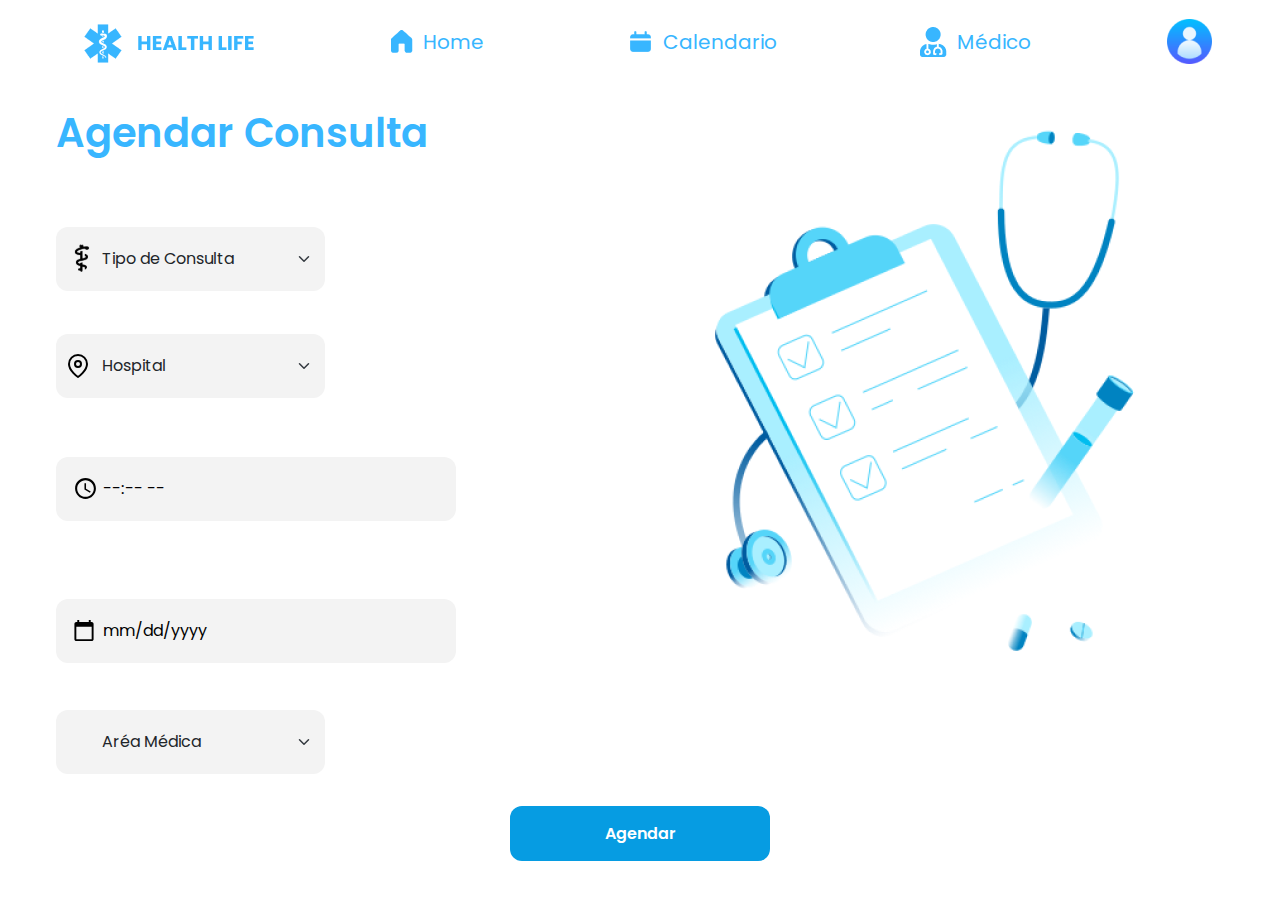
==== AgendarConsultaPage.html @ c5e395d7 "Atualizações" ====
<!DOCTYPE html>
<html lang="en">

<head>
    <meta charset="UTF-8">
    <meta name="viewport" content="width=device-width, initial-scale=1.0">
    <title>Home</title>
    <link rel="shortcut icon" href="img/logo_hospital.png" type="image/x-icon">

    <!-- Bootstrap -->
    <link href="https://cdn.jsdelivr.net/npm/bootstrap@5.3.3/dist/css/bootstrap.min.css" rel="stylesheet"
        integrity="sha384-QWTKZyjpPEjISv5WaRU9OFeRpok6YctnYmDr5pNlyT2bRjXh0JMhjY6hW+ALEwIH" crossorigin="anonymous">

    <!-- Fonts -->
    <link rel="preconnect" href="https://fonts.googleapis.com">
    <link rel="preconnect" href="https://fonts.gstatic.com" crossorigin>
    <link
        href="https://fonts.googleapis.com/css2?family=Poppins:ital,wght@0,100;0,200;0,300;0,400;0,500;0,600;0,700;0,800;0,900;1,100;1,200;1,300;1,400;1,500;1,600;1,700;1,800;1,900&display=swap"
        rel="stylesheet">

    <!-- Icons -->
    <link rel="stylesheet" href="https://cdnjs.cloudflare.com/ajax/libs/font-awesome/6.6.0/css/all.min.css"
        integrity="sha512-Kc323vGBEqzTmouAECnVceyQqyqdsSiqLQISBL29aUW4U/M7pSPA/gEUZQqv1cwx4OnYxTxve5UMg5GT6L4JJg=="
        crossorigin="anonymous" referrerpolicy="no-referrer" />
    <link rel="stylesheet" href="/css/home.css">
    <link rel="stylesheet" href="css/Agendamento.css">


</head>

<body>
    <!-- Inicio Nav Bar -->
    <nav>
        <a href="HomePage.html">
            <div class="logo">
                <img src="img/Logos/logo_hospital_escrito.png" alt="">
            </div>
        </a>

        <div class="meio-nav">
            <div class="home">
                <a href="#">
                    <img src="img/Logos/home_logo.png" alt="">
                    Home
                </a>
                <span></span>
            </div>
            <div class="calendario">
                <a href="CalendarioPage.html">
                    <img src="img/Logos/calendario_icon.png" alt="">
                    Calendario
                </a>
            </div>
            <div class="medico">
                <a href="#">
                    <img src="img/Logos/medico_icon.png" alt="">
                    Médico
                </a>
            </div>
        </div>
        <div class="user">
            <img src="img/Logos/user_logo.png" alt="">
        </div>
    </nav>
    <div class="alinhar">

        <div class="container-agendamento">

            <div class="div-esquerdo">
                <h1 class="titulo-page">Agendar Consulta</h1>

                <div class="all-box">
                    <div class="cbx">
                        <!-- <i class="fa-solid fa-house-medical-flag"></i> -->
                        <img src="img/icons/icon_consulta.svg" alt="">
                        <select class="form-select shadow-none" aria-label="Default select example">
                            <option value="valor1" selected> Tipo de Consulta</option>
                            <option value="valor2">Exame </option>
                            <option value="valor3">Cirurgia</option>
                            <option value="valor4">Check up</option>
                            <option value="valor5">Coleta de Sangue</option>
                        </select>
                    </div>

                    <div class="cbx">
                        <!-- <i class="fa-solid fa-house-medical-flag"></i> -->
                        <img src="img/icons/localition_icon.svg" alt="">
                        <select class="form-select shadow-none" aria-label="Default select example">
                            <option value="valor1" selected> Hospital</option>
                            <option value="valor2">Hospital Albert Einstein</option>
                            <option value="valor3">Unimed</option>
                            <option value="valor4">Unimar</option>
                            <option value="valor5">Sirio</option>
                        </select>
                    </div>

                    <div class="cbx">
                        <!-- <i class="fa-solid fa-house-medical-flag"></i> -->
                        <!-- <img src="img/icons/calendar_icon.svg" alt=""> -->
                        <input class="input-preset shadow-none arrow-none" type="time">
                    </div>

                    <div class="cbx">
                        <!-- <i class="fa-solid fa-house-medical-flag"></i> -->
                        <!-- <img src="img/icons/calendar_icon.svg" alt=""> -->
                        <input class="input-preset shadow-none arrow-none" type="date">
                    </div>

                    <div class="cbx">
                        <!-- <i class="fa-solid fa-house-medical-flag"></i> -->
                        <i class="fa-solid fa-hand-holding-medical"></i>
                        <select class="form-select shadow-none" aria-label="Default select example">
                            <option value="valor1" selected>Aréa Médica</option>
                            <option value="valor2">Exame </option>
                            <option value="valor3">Cirurgia</option>
                            <option value="valor4">Check up</option>
                            <option value="valor5">Coleta de Sangue</option>
                        </select>
                    </div>
                </div>

                <script src="<https://unpkg.com/lucide@latest>"></script>
            </div>
            <div class="div-direito">
                <img src="img/medico_checkup.png" alt="">
            </div>
        </div>
        <div class="alinhar-btn">
            <a class="btn" href="ConfirmPage.html">Agendar</a>
            <!-- <button onclick="RealizarAgendamento()">Agendar</button> -->
        </div>
    </div>


</body>

</html>
---- css/home.css ----
*{
    padding: 0;
    box-sizing: border-box;
    margin: 0;
    font-family: "Poppins", sans-serif;
}
nav{
    display: flex;
    /* background-color: red; */
    align-items: center;
    margin-top: 1%;
    justify-content: space-around;
}
.meio-nav{
    display: flex;
    /* align-items: center; */
    width: 50%;
    /* gap: 25%; */
    justify-content: space-between;
    font-size: 20px;
    /* background-color: red; */
}
.meio-nav a{
    text-decoration: none;
    align-items: center;
    /* background-color: red; */
    justify-content: center;
    display: flex;
    gap: 10px;
    color: #38B6FF;
    transition: 500ms;

}
.meio-nav span:hover{
    height:0.5px;
    width: 100%;
    border: #38B6FF  solid; 
    transition: 500ms;

}
.logo{
    display: flex;
    justify-content: start;
    /* background-color: red; */
}
.container{
    /* background-color: red; */
    align-items: center;
    display: flex;
    justify-content: center;
    width: 90%;
    margin-top: 2%;
}
.medico{
    display: flex;
}
/* .meio-nav span{
    
    border-width: 2px;
    height: 0px;
    width: 100%;
    border: #38B6FF solid;
} */
#carouselExampleInterval{
    /* background-color: #000; */
    
    width: 1095px;
    height: 469px;
    border-radius: 22px;
    
}
.carousel-item h1{
    font-size: 98px;
    font-weight: 700;
    color: #C6DEFD;
    display: flex;
    justify-content: center;
    align-items: center;
    margin-top: 5%;
    z-index: 2;
}
#card-cardiologista{
    border-radius: 22px;
    background-color: #252B61;
    width: 1095px;
    height: 469px;

}
.img-medico img{
   /* background-color: red;
    position: absolute;
    top: 50%;
    left: 50%; */
    display: flex;
    align-items: center;
    justify-content: center;
    width: 40%;
    margin-left: 30%;
    z-index: 4;
    
}
.img-medico{
    margin-top: -183px;

}
.medicos-especializados{
    position: absolute;
    bottom: 25%;
    left: 5%;
    /* background-color: red; */
    width: 300px;
    color: #C6DEFD;
    gap: 15px;
    display: flex;

}
.medicos-especializados p{
    align-items: center;
    /* background-color: #252B61; */
    margin-top: 15px;

}
.icon-raio{
    position: absolute;
    bottom: 25%;
    right: -1%;
    /* background-color: red; */
    width: 300px;
    color: #C6DEFD;
    gap: 15px;
    display: flex;
}
.icon-raio p{
    align-items: center;
    /* background-color: #252B61; */
    margin-top: 15px;
    /* height: 60px; */

}
#dermatologista img{
    width: 36% ;
    margin-left: 33%;
    /* background-color: red; */
}
#card-dermatologista{
    background-color: #D98837;
    border-radius: 22px;
    width: 1095px;
    height: 469px;

}
#card-odontologista{
    background-color: #F94545;
    border-radius: 22px;
    width: 1095px;
    height: 469px;
}
#odontologista img{
    width: 475px ;

}
#card-pediatria{
    background-color: #29ceb8;
    border-radius: 22px;
    width: 1095px;
    height: 469px;
}
#pediatria img{
    width: 550px;
    margin-top: -20%;
    margin-left: 25%;
 }
 .preset-btn{
    width: 289px;
    height: 100px;
    border-radius: 20px;
    border-color: transparent;
    box-shadow: 2px 0px 10px 0px #18396b27;
    
}
.cirurgia{
     background-color: #e35e4738;

 }
 .consulta{
    background-color: #EAF2FF;
 }
 .hospitais{
    background-color: #1176392a;
 }
 .cirurgia-consulta-hospitais{
    margin-top: 5%;
    justify-content: center;
    gap: 25px;
    display: flex;
 }
 .conteudo-sub-conteiner{

    display: flex;

 }
.conteudo-sub-conteiner h1{
    font-size: 78px;
    font-weight: 700;
    color: #3C3F40;
    line-height : 100%;
}
.conteudo-sub-conteiner h1 p{
    color: #069ce2;
    display: block;
}
.conteudo-sub-conteiner img{
    width:125%;
    /* background-color: red; */
    display: flex;
    justify-content: right;
}
.texto-conteiner{
    /* align-items: center; */
    /* background-color: red; */
    display: flex;
    justify-content: center;
    flex-direction: column;
    width: 110%;
    /* background-color: red; */
}
.sub-conteiner{
    padding-top: 5%;
    padding-left: 5%;
    /* background-color: #29ceb8; */
    margin-bottom: 10%;

}
.sub-conteiner button{
    width: 260px;
    height: 55px;
    background-color: #069ce2;
    border-color: transparent;
    outline: none;
    border-radius: 12px;
    color: white;
    font-weight: 600;
    transition: 500ms;

}
.sub-conteiner button:hover{
    transform: scale(1.03);
}
.passo-a-passo h1{
    display: flex;
    color: #3C3F40;
    justify-content: center;
    font-weight: 700;
    
}
.text-consulta{
    color: #069ce2;
    /* padding: 5px; */
    padding-left: 10px;
    padding-right: 10px;
}
.container-passo-a-passo{
    display: flex;
    margin-bottom: 380px;
    justify-content: center;
    /* gap: 5%; */
    margin-top: 10%;
}
.box-passo-a-passo{
    width: 300px;
    height: 142px;
    /* background-color: red; */
    border-radius: 15px;
    border: #575a582a  solid 1px;
    box-shadow: 2px 0px 10px 0px #18396b27;
    display: flex;
    justify-content: center;
    flex-direction: column;
    text-align: center;
    transition: 500ms;
    align-items: center;
    /* gap: 15px; */
    

}
.box-passo-a-passo:hover{
    cursor: pointer;
    transform: scale(1.03);
}

.box-passo-a-passo div p{
    font-weight: 700;
    /* background-color: red; */
    color: #069ce2;
}
.numero_passo{
    width: 25px;
    height: 25px;
    margin-top: 15px;
    /* background-color: red; */
    border-radius: 50%;
    border:#069ce2 3px solid;
    align-items: center;
    margin-bottom: 18px;
}
.info-passo h1{
 color: #069ce2;
 font-size: 18px;
}
.info-passo p{
    color: #3C3F40 !important; 
    font-size: 12px !important; 
    font-weight: 600 !important;
    width: 250px;
    /* background-color: red; */
}
.arrow-animate{
    transform: rotate(450deg);
    /* background-color: red; */
}
---- css/Agendamento.css ----
*{
    box-sizing: border-box;
    margin: 0;
    padding: 0;
    font-family: "Poppins", sans-serif;

}
.container-agendamento{
    margin-top: 3%;
    /* background-color: red; */
    display: flex;
    gap: 15%;
    /* flex-direction: column; */
    justify-content: center;
    /* gap: 50px; */

}
.alinhar{
    display: flex;
    flex-direction: column;
}
.div-esquerdo{
    display: flex;
    flex-direction: column;
    gap: 45px;
    /* background-color: red; */
    width: 400px;
    
}
.titulo-page{
    color: #38B6FF;
    font-weight: 600;
    margin-bottom: 10%;
}
.form-select{
    width: 21%;
    height: 64px;
    outline: none;
    border-radius: 12px;
    border-color: transparent;
    background-color: #F3F3F3;
    padding-left: 45px;
    position: absolute;
    z-index: -6;
}

.form-select:focus{
    border-color: transparent !important;
    
}

.cbx{
    display: flex;
    z-index: 5;
    align-items: center;

    
}
.cbx img{
    padding-left: 10px;
}
.cbx i{
    padding-left: 18px;
}
.all-box{
    height: 500px;
    /* background-color: red; */
    display: flex;
    flex-direction: column;
    justify-content: space-between;
}
.input-preset{
    width: 100%;
    height: 64px;
    outline: none;
    border-radius: 12px;
    border-color: transparent;
    background-color: #F3F3F3;
    padding-left: 45px;
}
::-webkit-calendar-picker-indicator{
    /* background-color: #ffffff; */
    margin-left: -33px;
    font-size: 24px;
    position: absolute;
    display: flex;
    justify-content: start;
    cursor: pointer;
    /* border-radius: 3px; */
}
.div-direito img{
    width: 100%;
    /* background-color: red; */
}
.btn{
    width: 260px;
    height: 55px;
    border-color: transparent;
    background-color: #069ce2;
    outline: none;
    border-radius: 12px;
    color: white;
    font-weight: 600;
    margin-top: 5%;
    transition: 500ms;
    align-items: center;
    display: flex;
    justify-content: center;
    
}
.btn:hover{
    transform: scale(1.03);
    background-color: #069ce2;
    color: white;

}
.alinhar-btn{
    width: 100%;
    /* background-color: red; */
    display: flex;
    justify-content: space-around;
}
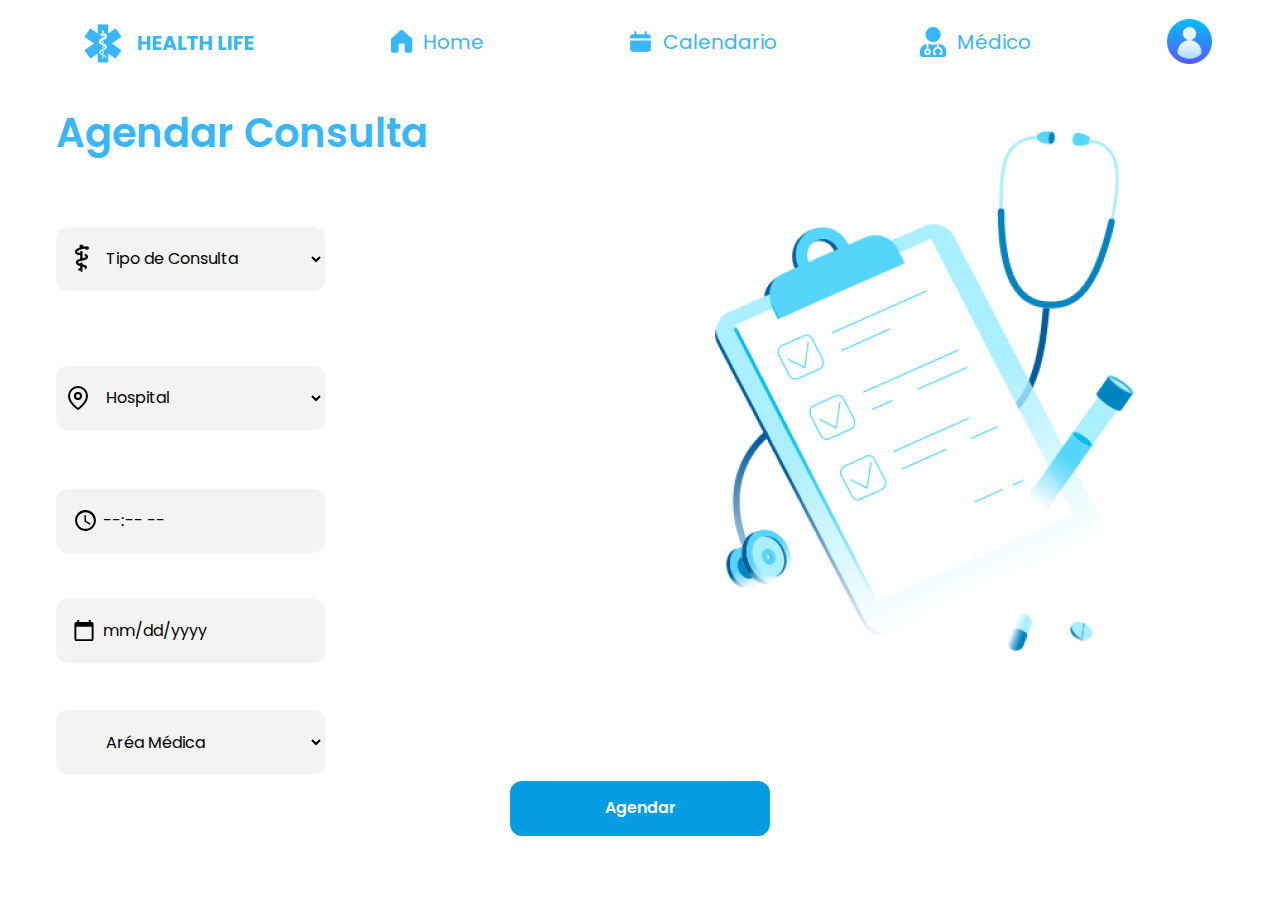
==== commit fdc237ca: "So Falta Calendario Page" ====
--- a/AgendarConsultaPage.html
+++ b/AgendarConsultaPage.html
@@ -73,7 +73,7 @@
                     <div class="cbx">
                         <!-- <i class="fa-solid fa-house-medical-flag"></i> -->
                         <img src="img/icons/icon_consulta.svg" alt="">
-                        <select class="form-select shadow-none" aria-label="Default select example">
+                        <select class="input-preset shadow-none" aria-label="Default select example">
                             <option value="valor1" selected> Tipo de Consulta</option>
                             <option value="valor2">Exame </option>
                             <option value="valor3">Cirurgia</option>
@@ -85,7 +85,7 @@
                     <div class="cbx">
                         <!-- <i class="fa-solid fa-house-medical-flag"></i> -->
                         <img src="img/icons/localition_icon.svg" alt="">
-                        <select class="form-select shadow-none" aria-label="Default select example">
+                        <select class="input-preset shadow-none" aria-label="Default select example">
                             <option value="valor1" selected> Hospital</option>
                             <option value="valor2">Hospital Albert Einstein</option>
                             <option value="valor3">Unimed</option>
@@ -109,7 +109,7 @@
                     <div class="cbx">
                         <!-- <i class="fa-solid fa-house-medical-flag"></i> -->
                         <i class="fa-solid fa-hand-holding-medical"></i>
-                        <select class="form-select shadow-none" aria-label="Default select example">
+                        <select class="input-preset shadow-none" aria-label="Default select example">
                             <option value="valor1" selected>Aréa Médica</option>
                             <option value="valor2">Exame </option>
                             <option value="valor3">Cirurgia</option>
--- a/css/home.css
+++ b/css/home.css
@@ -49,6 +49,7 @@
     display: flex;
     justify-content: center;
     width: 90%;
+    flex-direction: column;
     margin-top: 2%;
 }
 .medico{
@@ -176,7 +177,11 @@
     border-radius: 20px;
     border-color: transparent;
     box-shadow: 2px 0px 10px 0px #18396b27;
-    
+    transition: 500ms;
+    
+}
+.preset-btn:hover{
+    width: 350px;
 }
 .cirurgia{
      background-color: #e35e4738;
@@ -261,7 +266,7 @@
 }
 .container-passo-a-passo{
     display: flex;
-    margin-bottom: 380px;
+    margin-bottom: 2%;
     justify-content: center;
     /* gap: 5%; */
     margin-top: 10%;
@@ -282,6 +287,9 @@
     /* gap: 15px; */
     
 
+}
+.div-passo-a-passo{
+    margin-bottom: 5%;
 }
 .box-passo-a-passo:hover{
     cursor: pointer;
--- a/css/Agendamento.css
+++ b/css/Agendamento.css
@@ -32,17 +32,7 @@
     font-weight: 600;
     margin-bottom: 10%;
 }
-.form-select{
-    width: 21%;
-    height: 64px;
-    outline: none;
-    border-radius: 12px;
-    border-color: transparent;
-    background-color: #F3F3F3;
-    padding-left: 45px;
-    position: absolute;
-    z-index: -6;
-}
+
 
 .form-select:focus{
     border-color: transparent !important;
@@ -69,15 +59,38 @@
     flex-direction: column;
     justify-content: space-between;
 }
-.input-preset{
-    width: 100%;
+/* .form-select{
+    width: 21%;
     height: 64px;
     outline: none;
     border-radius: 12px;
     border-color: transparent;
     background-color: #F3F3F3;
     padding-left: 45px;
+    position: absolute;
+    z-index: -6;
+
+
+       width: 100%;
+    height: 64px;
+    outline: none;
+    border-radius: 12px;
+    border-color: transparent;
+    background-color: #F3F3F3;
+    padding-left: 45px;
+} */
+.input-preset{
+    width: 21%;
+    height: 64px;
+    outline: none;
+    border-radius: 12px;
+    border-color: transparent;
+    background-color: #F3F3F3;
+    position: absolute;
+    z-index: -6;
+    padding-left: 45px;
 }
+
 ::-webkit-calendar-picker-indicator{
     /* background-color: #ffffff; */
     margin-left: -33px;
@@ -101,7 +114,7 @@
     border-radius: 12px;
     color: white;
     font-weight: 600;
-    margin-top: 5%;
+    margin-top: 3%;
     transition: 500ms;
     align-items: center;
     display: flex;
